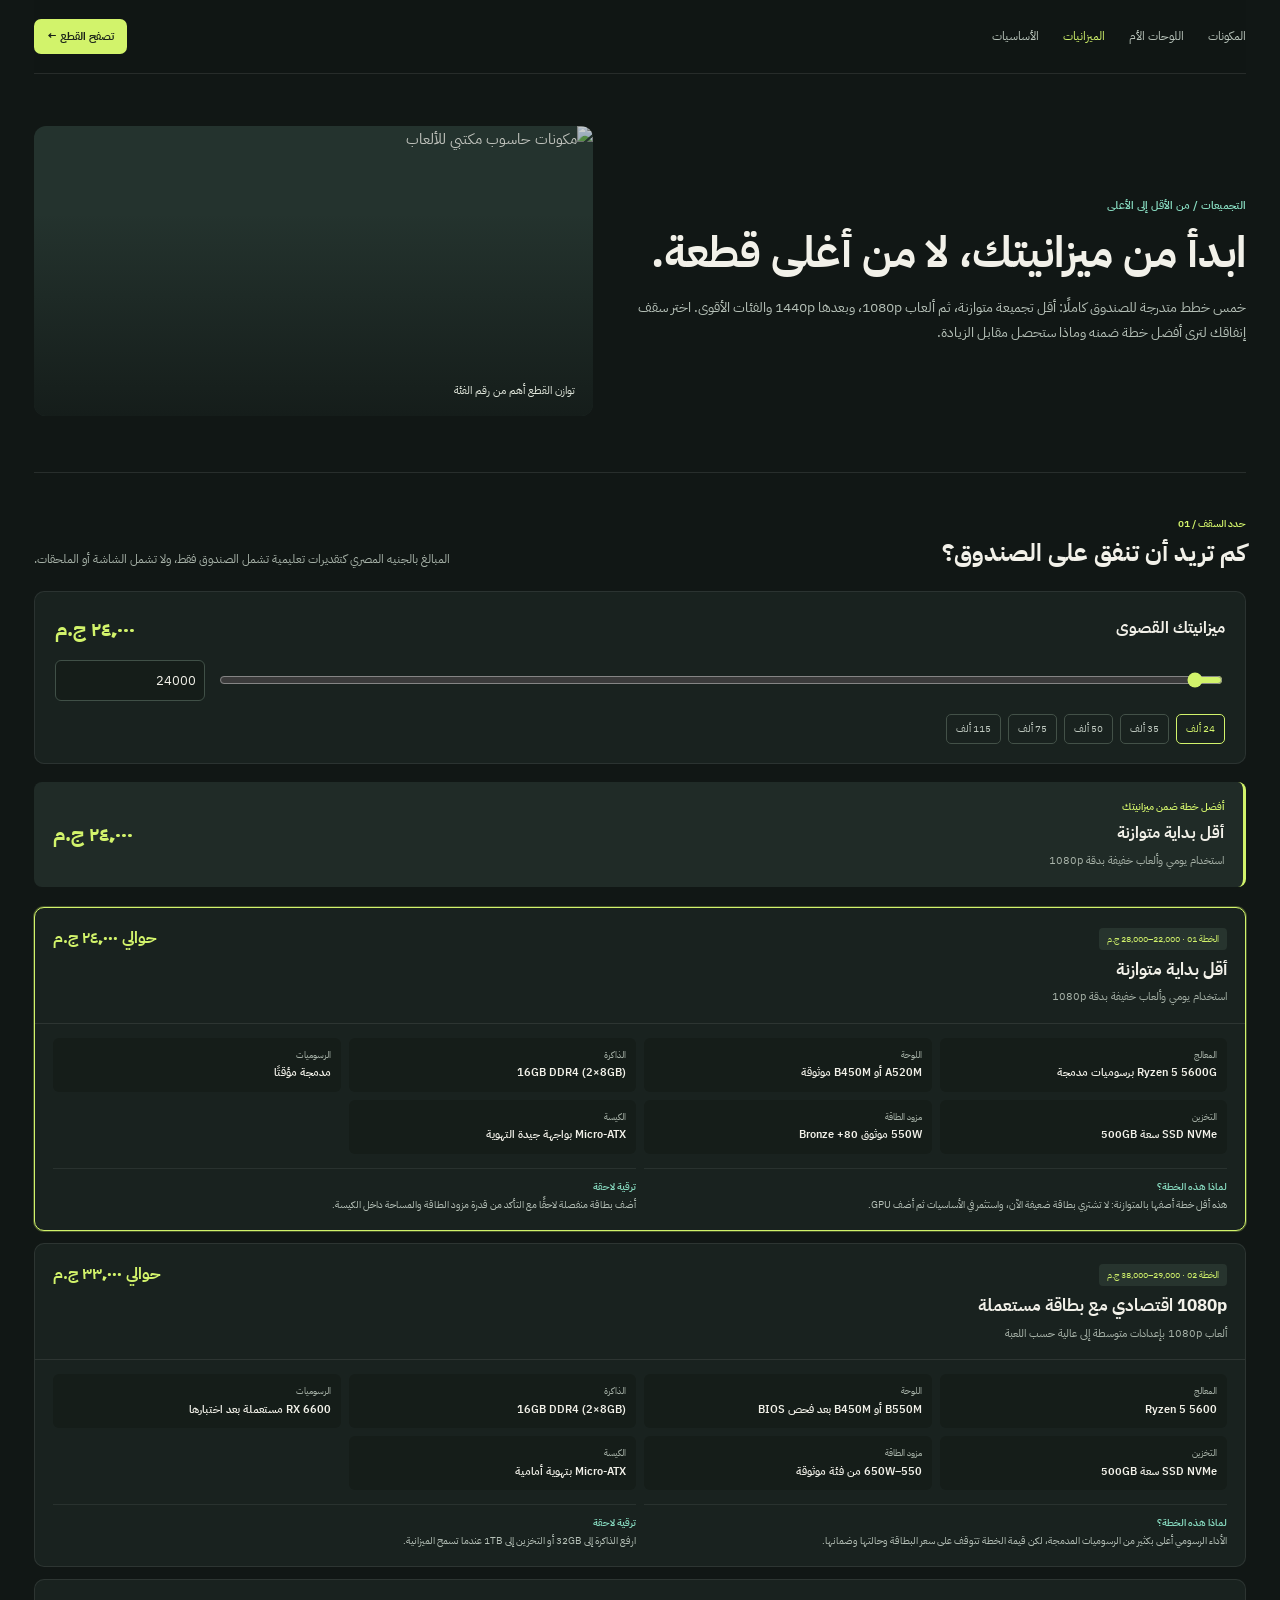
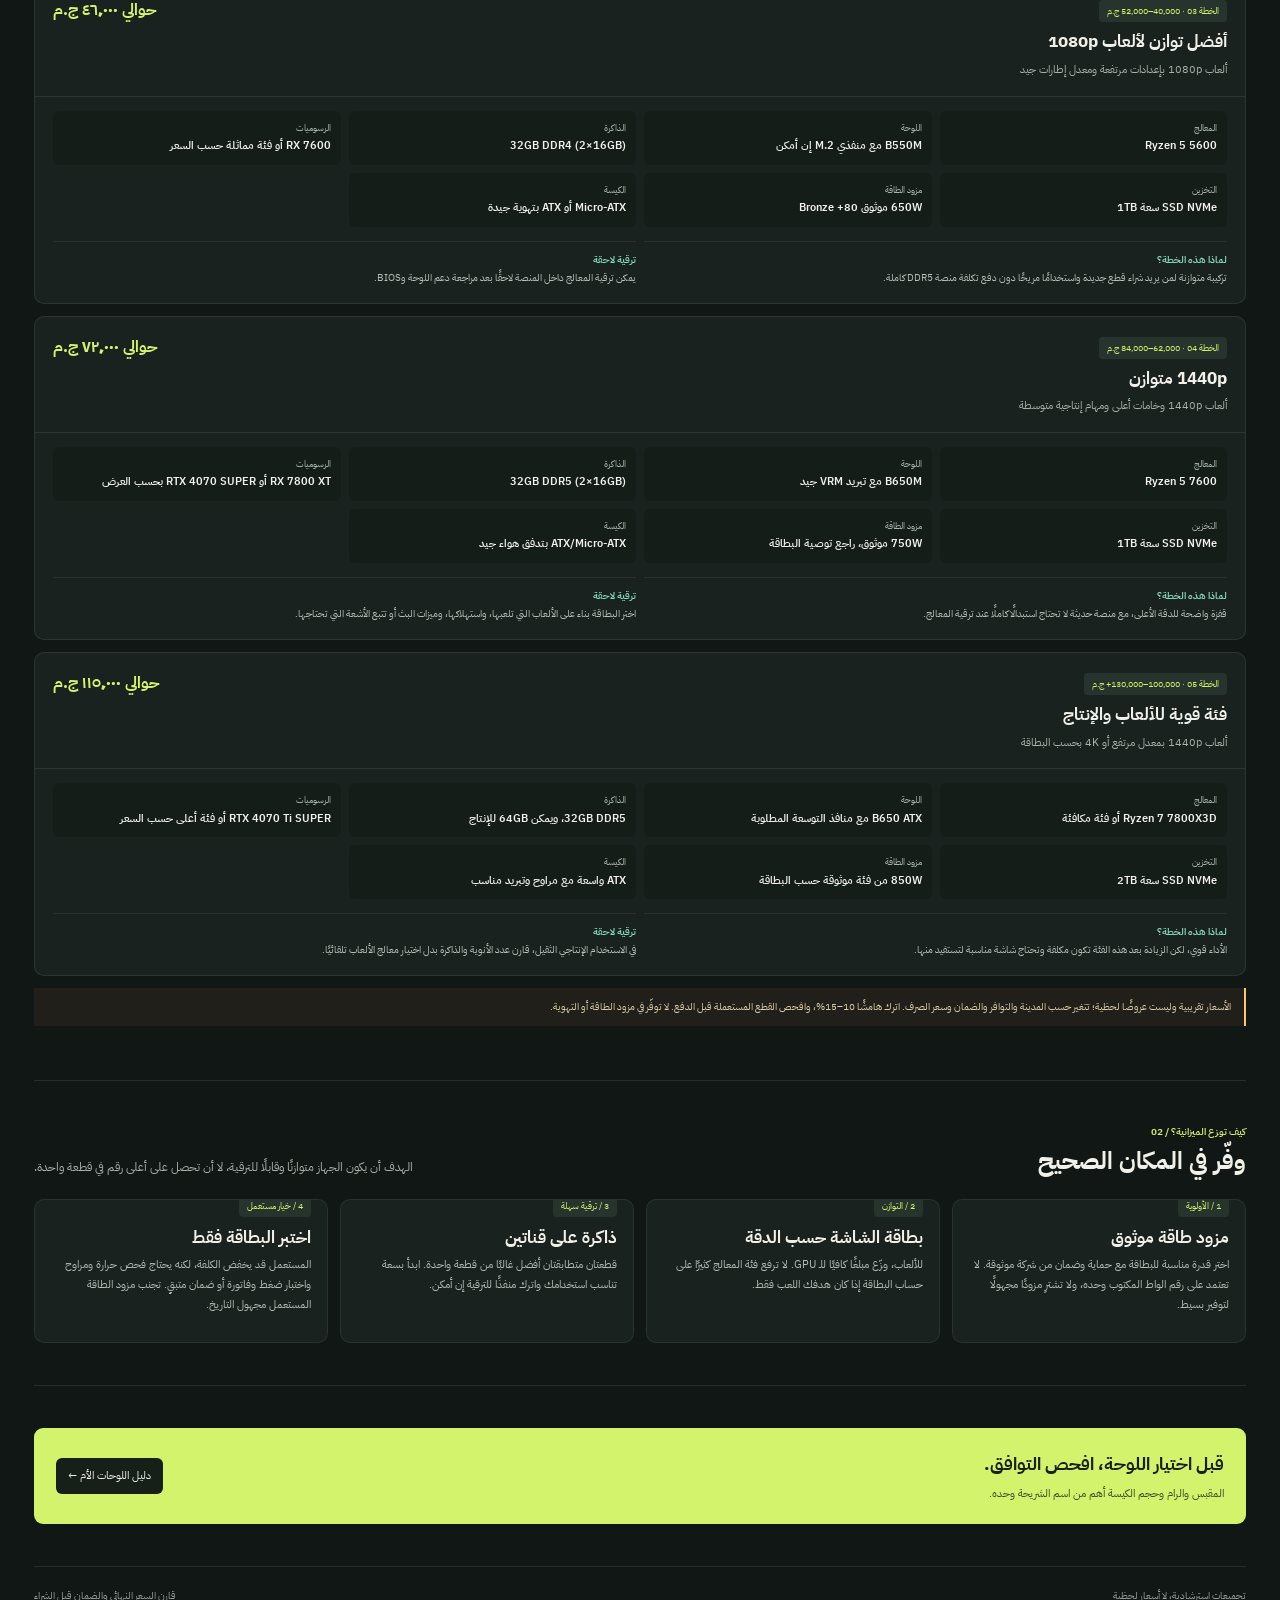
==== budgets.html @ 96a1b4ba "Add files via upload" ====
<!DOCTYPE html>
<html lang="ar" dir="rtl">
<head>
  <meta charset="UTF-8">
  <meta name="viewport" content="width=device-width, initial-scale=1.0">
  <meta name="theme-color" content="#111715">
  <title>تجميعات الكمبيوتر حسب الميزانية</title>
  <link rel="preconnect" href="https://fonts.googleapis.com">
  <link rel="preconnect" href="https://fonts.gstatic.com" crossorigin>
  <link href="https://fonts.googleapis.com/css2?family=IBM+Plex+Sans+Arabic:wght@400;500;600;700&display=swap" rel="stylesheet">
  <link rel="stylesheet" href="guides.css">
</head>
<body>
  <div class="guide-shell">
    <header class="guide-header">
      <nav class="guide-nav" aria-label="التنقل الرئيسي"><a href="index.html#catalog">المكونات</a><a href="motherboards.html">اللوحات الأم</a><a class="active" href="budgets.html">الميزانيات</a><a href="index.html#basics">الأساسيات</a></nav>
      <a class="guide-action" href="index.html#catalog">تصفح القطع ←</a>
    </header>
    <main>
      <section class="guide-hero">
        <div><div class="guide-eyebrow">التجميعات / من الأقل إلى الأعلى</div><h1 class="guide-title">ابدأ من ميزانيتك، لا من أغلى قطعة.</h1><p class="guide-copy">خمس خطط متدرجة للصندوق كاملًا: أقل تجميعة متوازنة، ثم ألعاب 1080p، وبعدها 1440p والفئات الأقوى. اختر سقف إنفاقك لترى أفضل خطة ضمنه وماذا ستحصل مقابل الزيادة.</p></div>
        <div class="guide-hero-image"><img src="https://images.unsplash.com/photo-1587202372775-e229f172b9d7?auto=format&fit=crop&w=1200&q=85" alt="مكونات حاسوب مكتبي للألعاب"><span class="guide-image-caption">توازن القطع أهم من رقم الفئة</span></div>
      </section>
      <section class="guide-section">
        <div class="guide-section-head"><div><div class="guide-kicker">حدد السقف / 01</div><h2>كم تريد أن تنفق على الصندوق؟</h2></div><p>المبالغ بالجنيه المصري كتقديرات تعليمية تشمل الصندوق فقط، ولا تشمل الشاشة أو الملحقات.</p></div>
        <div class="budget-toolbar"><div class="budget-toolbar-top"><h2>ميزانيتك القصوى</h2><output class="budget-value" id="budgetOutput" for="budgetSlider">24,000 ج.م</output></div><div class="budget-controls"><input class="budget-slider" id="budgetSlider" type="range" min="22000" max="120000" step="1000" value="24000" aria-label="الميزانية بالجنيه المصري"><input class="budget-number" id="budgetNumber" type="number" min="22000" max="120000" step="1000" value="24000" aria-label="أدخل الميزانية بالجنيه المصري"></div><div class="budget-presets" role="group" aria-label="ميزانيات جاهزة"><button class="budget-preset active" data-budget="24000">24 ألف</button><button class="budget-preset" data-budget="35000">35 ألف</button><button class="budget-preset" data-budget="50000">50 ألف</button><button class="budget-preset" data-budget="75000">75 ألف</button><button class="budget-preset" data-budget="115000">115 ألف</button></div></div>
        <div class="recommendation" id="recommendation"><div><div class="guide-kicker" id="recommendationLabel">أقرب خطة مناسبة</div><h3 id="recommendationTitle">—</h3><p id="recommendationDescription">—</p></div><div class="recommendation-total" id="recommendationPrice">—</div></div>
        <div class="budget-list" id="budgetList"></div>
        <p class="budget-alert">الأسعار تقريبية وليست عروضًا لحظية؛ تتغير حسب المدينة والتوافر والضمان وسعر الصرف. اترك هامشًا 10–15%، وافحص القطع المستعملة قبل الدفع. لا توفّر في مزود الطاقة أو التهوية.</p>
      </section>
      <section class="guide-section">
        <div class="guide-section-head"><div><div class="guide-kicker">كيف توزع الميزانية؟ / 02</div><h2>وفّر في المكان الصحيح</h2></div><p>الهدف أن يكون الجهاز متوازنًا وقابلًا للترقية، لا أن تحصل على أعلى رقم في قطعة واحدة.</p></div>
        <div class="guide-grid">
          <article class="guide-card"><div class="guide-card-content"><span class="guide-tag">1 / الأولوية</span><h3>مزود طاقة موثوق</h3><p>اختر قدرة مناسبة للبطاقة مع حماية وضمان من شركة موثوقة. لا تعتمد على رقم الواط المكتوب وحده، ولا تشترِ مزودًا مجهولًا لتوفير بسيط.</p></div></article>
          <article class="guide-card"><div class="guide-card-content"><span class="guide-tag">2 / التوازن</span><h3>بطاقة الشاشة حسب الدقة</h3><p>للألعاب، وزّع مبلغًا كافيًا للـ GPU. لا ترفع فئة المعالج كثيرًا على حساب البطاقة إذا كان هدفك اللعب فقط.</p></div></article>
          <article class="guide-card"><div class="guide-card-content"><span class="guide-tag">3 / ترقية سهلة</span><h3>ذاكرة على قناتين</h3><p>قطعتان متطابقتان أفضل غالبًا من قطعة واحدة. ابدأ بسعة تناسب استخدامك واترك منفذًا للترقية إن أمكن.</p></div></article>
          <article class="guide-card"><div class="guide-card-content"><span class="guide-tag">4 / خيار مستعمل</span><h3>اختبر البطاقة فقط</h3><p>المستعمل قد يخفض الكلفة، لكنه يحتاج فحص حرارة ومراوح واختبار ضغط وفاتورة أو ضمان متبقٍ. تجنب مزود الطاقة المستعمل مجهول التاريخ.</p></div></article>
        </div>
      </section>
      <section class="guide-section"><div class="callout"><div><h2>قبل اختيار اللوحة، افحص التوافق.</h2><p>المقبس والرام وحجم الكيسة أهم من اسم الشريحة وحده.</p></div><a href="motherboards.html">دليل اللوحات الأم ←</a></div></section>
    </main>
    <footer class="guide-footer"><span>تجميعات استرشادية، لا أسعار لحظية</span><span>قارن السعر النهائي والضمان قبل الشراء</span></footer>
  </div>
  <script>
    const builds=[
      {price:24000,range:'22,000–28,000 ج.م',name:'أقل بداية متوازنة',target:'استخدام يومي وألعاب خفيفة بدقة 1080p',summary:'معالج برسوميات مدمجة الآن، مع لوحة ومزود طاقة يسمحان بإضافة كرت شاشة لاحقًا.',parts:[['المعالج','Ryzen 5 5600G برسوميات مدمجة'],['اللوحة','A520M أو B450M موثوقة'],['الذاكرة','16GB DDR4 (2×8GB)'],['الرسوميات','مدمجة مؤقتًا'],['التخزين','SSD NVMe سعة 500GB'],['مزود الطاقة','550W موثوق 80+ Bronze'],['الكيسة','Micro-ATX بواجهة جيدة التهوية']],why:'هذه أقل خطة أصفها بالمتوازنة: لا تشتري بطاقة ضعيفة الآن، واستثمر في الأساسيات ثم أضف GPU.',upgrade:'أضف بطاقة منفصلة لاحقًا مع التأكد من قدرة مزود الطاقة والمساحة داخل الكيسة.'},
      {price:33000,range:'29,000–38,000 ج.م',name:'1080p اقتصادي مع بطاقة مستعملة',target:'ألعاب 1080p بإعدادات متوسطة إلى عالية حسب اللعبة',summary:'أفضل قفزة أداء مقابل المال إذا وجدت بطاقة مستعملة بحالة جيدة واختبرتها قبل الشراء.',parts:[['المعالج','Ryzen 5 5600'],['اللوحة','B550M أو B450M بعد فحص BIOS'],['الذاكرة','16GB DDR4 (2×8GB)'],['الرسوميات','RX 6600 مستعملة بعد اختبارها'],['التخزين','SSD NVMe سعة 500GB'],['مزود الطاقة','550–650W من فئة موثوقة'],['الكيسة','Micro-ATX بتهوية أمامية']],why:'الأداء الرسومي أعلى بكثير من الرسوميات المدمجة، لكن قيمة الخطة تتوقف على سعر البطاقة وحالتها وضمانها.',upgrade:'ارفع الذاكرة إلى 32GB أو التخزين إلى 1TB عندما تسمح الميزانية.'},
      {price:46000,range:'40,000–52,000 ج.م',name:'أفضل توازن لألعاب 1080p',target:'ألعاب 1080p بإعدادات مرتفعة ومعدل إطارات جيد',summary:'بطاقة جديدة أو بضمان، مع معالج اقتصادي قوي وذاكرة كافية لتعدد المهام.',parts:[['المعالج','Ryzen 5 5600'],['اللوحة','B550M مع منفذي M.2 إن أمكن'],['الذاكرة','32GB DDR4 (2×16GB)'],['الرسوميات','RX 7600 أو فئة مماثلة حسب السعر'],['التخزين','SSD NVMe سعة 1TB'],['مزود الطاقة','650W موثوق 80+ Bronze'],['الكيسة','Micro-ATX أو ATX بتهوية جيدة']],why:'تركيبة متوازنة لمن يريد شراء قطع جديدة واستخدامًا مريحًا دون دفع تكلفة منصة DDR5 كاملة.',upgrade:'يمكن ترقية المعالج داخل المنصة لاحقًا بعد مراجعة دعم اللوحة وBIOS.'},
      {price:72000,range:'62,000–84,000 ج.م',name:'1440p متوازن',target:'ألعاب 1440p وخامات أعلى ومهام إنتاجية متوسطة',summary:'منصة AM5 قابلة للترقية مع 32GB DDR5 وبطاقة مناسبة لشاشة 1440p.',parts:[['المعالج','Ryzen 5 7600'],['اللوحة','B650M مع تبريد VRM جيد'],['الذاكرة','32GB DDR5 (2×16GB)'],['الرسوميات','RX 7800 XT أو RTX 4070 SUPER بحسب العرض'],['التخزين','SSD NVMe سعة 1TB'],['مزود الطاقة','750W موثوق، راجع توصية البطاقة'],['الكيسة','ATX/Micro-ATX بتدفق هواء جيد']],why:'قفزة واضحة للدقة الأعلى، مع منصة حديثة لا تحتاج استبدالًا كاملًا عند ترقية المعالج.',upgrade:'اختر البطاقة بناء على الألعاب التي تلعبها، واستهلاكها، وميزات البث أو تتبع الأشعة التي تحتاجها.'},
      {price:115000,range:'100,000–130,000+ ج.م',name:'فئة قوية للألعاب والإنتاج',target:'ألعاب 1440p بمعدل مرتفع أو 4K بحسب البطاقة',summary:'معالج ألعاب قوي وبطاقة من الفئة العليا، مع تبريد وتخزين وطاقة تناسب الحمل.',parts:[['المعالج','Ryzen 7 7800X3D أو فئة مكافئة'],['اللوحة','B650 ATX مع منافذ التوسعة المطلوبة'],['الذاكرة','32GB DDR5، ويمكن 64GB للإنتاج'],['الرسوميات','RTX 4070 Ti SUPER أو فئة أعلى حسب السعر'],['التخزين','SSD NVMe سعة 2TB'],['مزود الطاقة','850W من فئة موثوقة حسب البطاقة'],['الكيسة','ATX واسعة مع مراوح وتبريد مناسب']],why:'الأداء قوي، لكن الزيادة بعد هذه الفئة تكون مكلفة وتحتاج شاشة مناسبة لتستفيد منها.',upgrade:'في الاستخدام الإنتاجي الثقيل، قارن عدد الأنوية والذاكرة بدل اختيار معالج الألعاب تلقائيًا.'}
    ];
    const slider=document.getElementById('budgetSlider');
    const numberInput=document.getElementById('budgetNumber');
    const formatMoney=value=>`${new Intl.NumberFormat('ar-EG',{maximumFractionDigits:0}).format(value)} ج.م`;
    function renderBudgets(){const budget=Number(slider.value);document.getElementById('budgetOutput').textContent=formatMoney(budget);numberInput.value=budget;document.querySelectorAll('[data-budget]').forEach(button=>button.classList.toggle('active',Number(button.dataset.budget)===budget));const eligible=builds.filter(build=>build.price<=budget);const selected=eligible.at(-1);const recommendation=document.getElementById('recommendation');if(selected){recommendation.hidden=false;document.getElementById('recommendationLabel').textContent='أفضل خطة ضمن ميزانيتك';document.getElementById('recommendationTitle').textContent=selected.name;document.getElementById('recommendationDescription').textContent=selected.target;document.getElementById('recommendationPrice').textContent=formatMoney(selected.price);}else{recommendation.hidden=false;document.getElementById('recommendationLabel').textContent='أقل خطة موصى بها';document.getElementById('recommendationTitle').textContent=builds[0].name;document.getElementById('recommendationDescription').textContent=`ابدأ من نحو ${builds[0].range} للحصول على أساس متوازن.`;document.getElementById('recommendationPrice').textContent=formatMoney(builds[0].price);}document.getElementById('budgetList').innerHTML=builds.map((build,index)=>`<article class="budget-card ${selected===build?'recommended':''}" data-build="${index}"><div class="budget-card-head"><div><span class="guide-tag">الخطة ${String(index+1).padStart(2,'0')} · ${build.range}</span><h3>${build.name}</h3><p>${build.target}</p></div><div class="budget-price">حوالي ${formatMoney(build.price)}</div></div><div class="budget-parts">${build.parts.map(([label,value])=>`<div class="budget-part"><small>${label}</small><strong>${value}</strong></div>`).join('')}</div><div class="budget-reason"><p><strong>لماذا هذه الخطة؟</strong><br>${build.why}</p><p><strong>ترقية لاحقة</strong><br>${build.upgrade}</p></div></article>`).join('');}
    slider.addEventListener('input',renderBudgets);numberInput.addEventListener('change',()=>{const value=Math.max(Number(slider.min),Math.min(Number(slider.max),Number(numberInput.value)||Number(slider.min)));slider.value=Math.round(value/1000)*1000;renderBudgets();});document.querySelectorAll('[data-budget]').forEach(button=>button.addEventListener('click',()=>{slider.value=button.dataset.budget;renderBudgets();}));renderBudgets();
  </script>
</body>
</html>
---- guides.css ----
:root{--ink:#111715;--soft:#19221f;--panel:#202b27;--line:#35433d;--paper:#f2f1e9;--muted:#a9b4aa;--lime:#d2f36b;--mint:#88dcc1;--coral:#ff8067;--gold:#f5c96c;--font:'IBM Plex Sans Arabic',sans-serif}
*{box-sizing:border-box}html{scroll-behavior:smooth}body{margin:0;background:var(--ink);color:var(--paper);font:15px/1.8 var(--font)}a{color:inherit;text-decoration:none}button,input,select{font:inherit}button{cursor:pointer}::selection{background:var(--lime);color:var(--ink)}
.guide-shell{max-width:1320px;margin:auto;padding:0 34px}.guide-header{height:74px;position:sticky;top:0;z-index:10;display:flex;align-items:center;justify-content:space-between;gap:20px;border-bottom:1px solid #ffffff18;background:#111715ed;backdrop-filter:blur(14px)}.guide-nav{display:flex;align-items:center;gap:24px;color:#bac5bc;font-size:12px}.guide-nav a{transition:color .2s}.guide-nav a:hover,.guide-nav a.active{color:var(--lime)}.guide-action{background:var(--lime);color:#182018;border-radius:7px;padding:8px 13px;font-size:11px;font-weight:700;white-space:nowrap}.guide-action:hover{background:#e0ff8e}
.guide-hero{display:grid;grid-template-columns:1.05fr .95fr;align-items:center;gap:36px;padding:52px 0 56px;min-height:370px}.guide-eyebrow{color:var(--mint);font-size:11px;font-weight:600}.guide-title{font-size:43px;line-height:1.3;letter-spacing:0;margin:9px 0 14px}.guide-copy{max-width:610px;color:#b6c1b8;font-size:14px;margin:0}.guide-hero-image{height:290px;position:relative;border-radius:12px;overflow:hidden;background:#24332e}.guide-hero-image img{width:100%;height:100%;object-fit:cover;opacity:.76;filter:saturate(.78)}.guide-hero-image:after{content:'';position:absolute;inset:0;background:linear-gradient(0deg,#111715c9,transparent 70%)}.guide-image-caption{position:absolute;right:18px;bottom:15px;z-index:1;color:#e4eadf;font-size:11px}
.guide-section{padding:42px 0;border-top:1px solid #ffffff19}.guide-section-head{display:flex;align-items:end;justify-content:space-between;gap:18px;margin-bottom:20px}.guide-section-head h2{font-size:24px;line-height:1.4;margin:4px 0 0}.guide-section-head p{max-width:520px;color:var(--muted);font-size:12px;margin:0}.guide-kicker{font-size:10px;color:var(--lime);font-weight:600}.guide-grid{display:grid;grid-template-columns:repeat(4,minmax(0,1fr));gap:12px}.guide-card{background:var(--soft);border:1px solid #ffffff12;border-radius:10px;overflow:hidden;display:flex;flex-direction:column;min-height:100%}.guide-card-media{height:138px;background:#24332e;position:relative;overflow:hidden}.guide-card-media img{width:100%;height:100%;object-fit:cover;opacity:.68}.guide-card-media:after{content:'';position:absolute;inset:0;background:linear-gradient(0deg,var(--soft),transparent 70%)}.guide-card-content{padding:0 16px 16px;position:relative;z-index:1;margin-top:-5px;display:flex;flex:1;flex-direction:column}.guide-tag{display:inline-flex;align-self:flex-start;background:#27342e;color:var(--lime);padding:3px 8px;border-radius:4px;font-size:9px}.guide-card h3{font-size:17px;margin:9px 0 5px;line-height:1.4}.guide-card p{font-size:11px;color:#b2bdb4;margin:0 0 12px}.guide-points{display:grid;gap:5px;margin-top:auto;padding-top:10px;border-top:1px solid #ffffff16}.guide-point{display:flex;justify-content:space-between;gap:8px;font-size:10px}.guide-point span{color:#94a196}.guide-point strong{font-weight:500;text-align:left}
.guide-filter-row{display:flex;gap:7px;flex-wrap:wrap;margin:0 0 16px}.guide-filter{background:transparent;border:1px solid var(--line);color:#bdc7be;border-radius:6px;padding:6px 12px;font-size:11px}.guide-filter.active,.guide-filter:hover{background:var(--lime);border-color:var(--lime);color:var(--ink);font-weight:700}.compat-layout{display:grid;grid-template-columns:.8fr 1.2fr;gap:14px}.compat-form,.compat-result{padding:20px;border-radius:10px;background:var(--soft);border:1px solid #ffffff14}.compat-form h3,.compat-result h3{font-size:16px;margin:0 0 6px}.compat-form>p,.compat-result>p{font-size:11px;color:var(--muted);margin:0 0 15px}.compat-fields{display:grid;grid-template-columns:1fr 1fr;gap:10px}.guide-field label{display:block;font-size:10px;color:#bdc7be;margin-bottom:4px}.guide-field select,.budget-number{width:100%;border:1px solid #405047;background:#151d19;color:var(--paper);border-radius:6px;padding:8px;font-size:11px}.compat-submit{margin-top:13px;border:0;background:var(--lime);color:#172018;border-radius:6px;padding:8px 14px;font-size:11px;font-weight:700}.compat-status{border-right:3px solid var(--mint);padding:11px 14px;background:#26322d;border-radius:4px;color:#dbe5dc;font-size:12px}.compat-status.warning{border-color:var(--gold);color:#f1e6c5}.compat-status.error{border-color:var(--coral);color:#ffe1db}.compat-meta{display:grid;grid-template-columns:repeat(3,1fr);gap:8px;margin-top:13px}.compat-meta div{padding:9px;border:1px solid #ffffff17;border-radius:6px}.compat-meta small{display:block;color:var(--muted);font-size:9px}.compat-meta strong{font-size:11px}
.callout{display:flex;justify-content:space-between;align-items:center;gap:20px;padding:20px 22px;border-radius:9px;background:#d2f36b;color:#182018}.callout h2{font-size:18px;margin:0 0 3px}.callout p{font-size:11px;margin:0;opacity:.8}.callout a{background:#172018;color:var(--paper);border-radius:6px;padding:8px 12px;font-size:11px;white-space:nowrap}.guide-footer{border-top:1px solid #ffffff18;padding:20px 0 27px;color:#96a198;font-size:10px;display:flex;justify-content:space-between;gap:12px}.guide-note{font-size:10px;color:#b5ad8e;border-right:2px solid var(--gold);padding:9px 12px;background:#211f19;margin-top:14px}
.budget-toolbar{padding:19px 20px;background:var(--soft);border:1px solid #ffffff14;border-radius:10px;margin-bottom:18px}.budget-toolbar-top{display:flex;align-items:center;justify-content:space-between;gap:16px}.budget-toolbar h2{font-size:16px;margin:0}.budget-value{font-size:20px;color:var(--lime);font-weight:700;white-space:nowrap}.budget-controls{display:grid;grid-template-columns:1fr 150px;align-items:center;gap:16px;margin:13px 0}.budget-slider{width:100%;accent-color:var(--lime)}.budget-number{font-size:13px}.budget-presets{display:flex;gap:7px;flex-wrap:wrap}.budget-preset{border:1px solid #435148;border-radius:5px;background:transparent;color:#c1cbc2;padding:5px 9px;font-size:10px}.budget-preset:hover,.budget-preset.active{border-color:var(--lime);color:var(--lime)}.recommendation{display:grid;grid-template-columns:1fr auto;gap:18px;align-items:center;padding:16px 19px;background:#202b27;border-right:3px solid var(--lime);border-radius:8px;margin:16px 0 20px}.recommendation h3{font-size:16px;margin:3px 0}.recommendation p{font-size:11px;color:var(--muted);margin:0}.recommendation-total{font-size:20px;color:var(--lime);font-weight:700;white-space:nowrap}.budget-list{display:grid;gap:12px}.budget-card{background:var(--soft);border:1px solid #ffffff16;border-radius:10px;overflow:hidden}.budget-card.recommended{border-color:var(--lime);box-shadow:0 0 0 1px #d2f36b44}.budget-card-head{display:flex;justify-content:space-between;align-items:start;gap:16px;padding:16px 18px;border-bottom:1px solid #ffffff16}.budget-card-head h3{font-size:17px;margin:4px 0 2px}.budget-card-head p{font-size:11px;color:var(--muted);margin:0}.budget-price{font-size:16px;color:var(--lime);font-weight:700;white-space:nowrap}.budget-parts{display:grid;grid-template-columns:repeat(4,1fr);gap:8px;padding:14px 18px}.budget-part{padding:9px 10px;background:#151d19;border-radius:6px;min-width:0}.budget-part small{display:block;color:var(--muted);font-size:9px}.budget-part strong{font-size:11px;font-weight:600;display:block;overflow-wrap:anywhere}.budget-reason{padding:0 18px 16px;display:grid;grid-template-columns:1fr 1fr;gap:8px}.budget-reason p{font-size:10px;color:#b6c1b8;margin:0;padding-top:9px;border-top:1px solid #ffffff12}.budget-reason strong{color:var(--mint);font-weight:600}.budget-card[hidden]{display:none!important}.budget-alert{margin:12px 0;padding:10px 13px;border-right:2px solid var(--gold);background:#211f19;color:#ddd0ac;font-size:10px}
@media(max-width:900px){.guide-shell{padding:0 22px}.guide-grid{grid-template-columns:repeat(2,minmax(0,1fr))}.budget-parts{grid-template-columns:repeat(2,1fr)}}
@media(max-width:650px){.guide-shell{padding:0 16px}.guide-header{height:auto;min-height:64px;align-items:flex-start;padding:12px 0;flex-direction:column;gap:10px}.guide-nav{width:100%;overflow:auto;gap:17px;white-space:nowrap;font-size:10px}.guide-action{font-size:10px;padding:7px 10px}.guide-header{position:relative}.guide-header .guide-action{position:absolute;left:0;top:11px}.guide-hero{grid-template-columns:1fr;gap:22px;padding:33px 0 38px}.guide-title{font-size:34px}.guide-hero-image{height:205px}.guide-section{padding:32px 0}.guide-section-head{align-items:flex-start;flex-direction:column;gap:6px}.guide-section-head h2{font-size:21px}.guide-grid{grid-template-columns:1fr}.guide-card-media{height:165px}.compat-layout{grid-template-columns:1fr}.compat-fields{grid-template-columns:1fr}.compat-meta{grid-template-columns:1fr 1fr}.callout{align-items:flex-start;flex-direction:column;padding:18px}.callout a{width:100%;text-align:center}.guide-footer{flex-direction:column}.budget-toolbar{padding:15px}.budget-toolbar-top{align-items:flex-start;flex-direction:column}.budget-controls{grid-template-columns:1fr}.budget-number{max-width:160px}.recommendation{grid-template-columns:1fr;gap:7px}.budget-card-head{flex-direction:column}.budget-price{font-size:14px}.budget-parts{grid-template-columns:1fr 1fr;padding:11px}.budget-reason{grid-template-columns:1fr;padding:0 11px 13px}}
.guide-card[hidden]{display:none!important}
@media(prefers-reduced-motion:reduce){html{scroll-behavior:auto}*,*:before,*:after{animation-duration:.01ms!important;transition-duration:.01ms!important}}
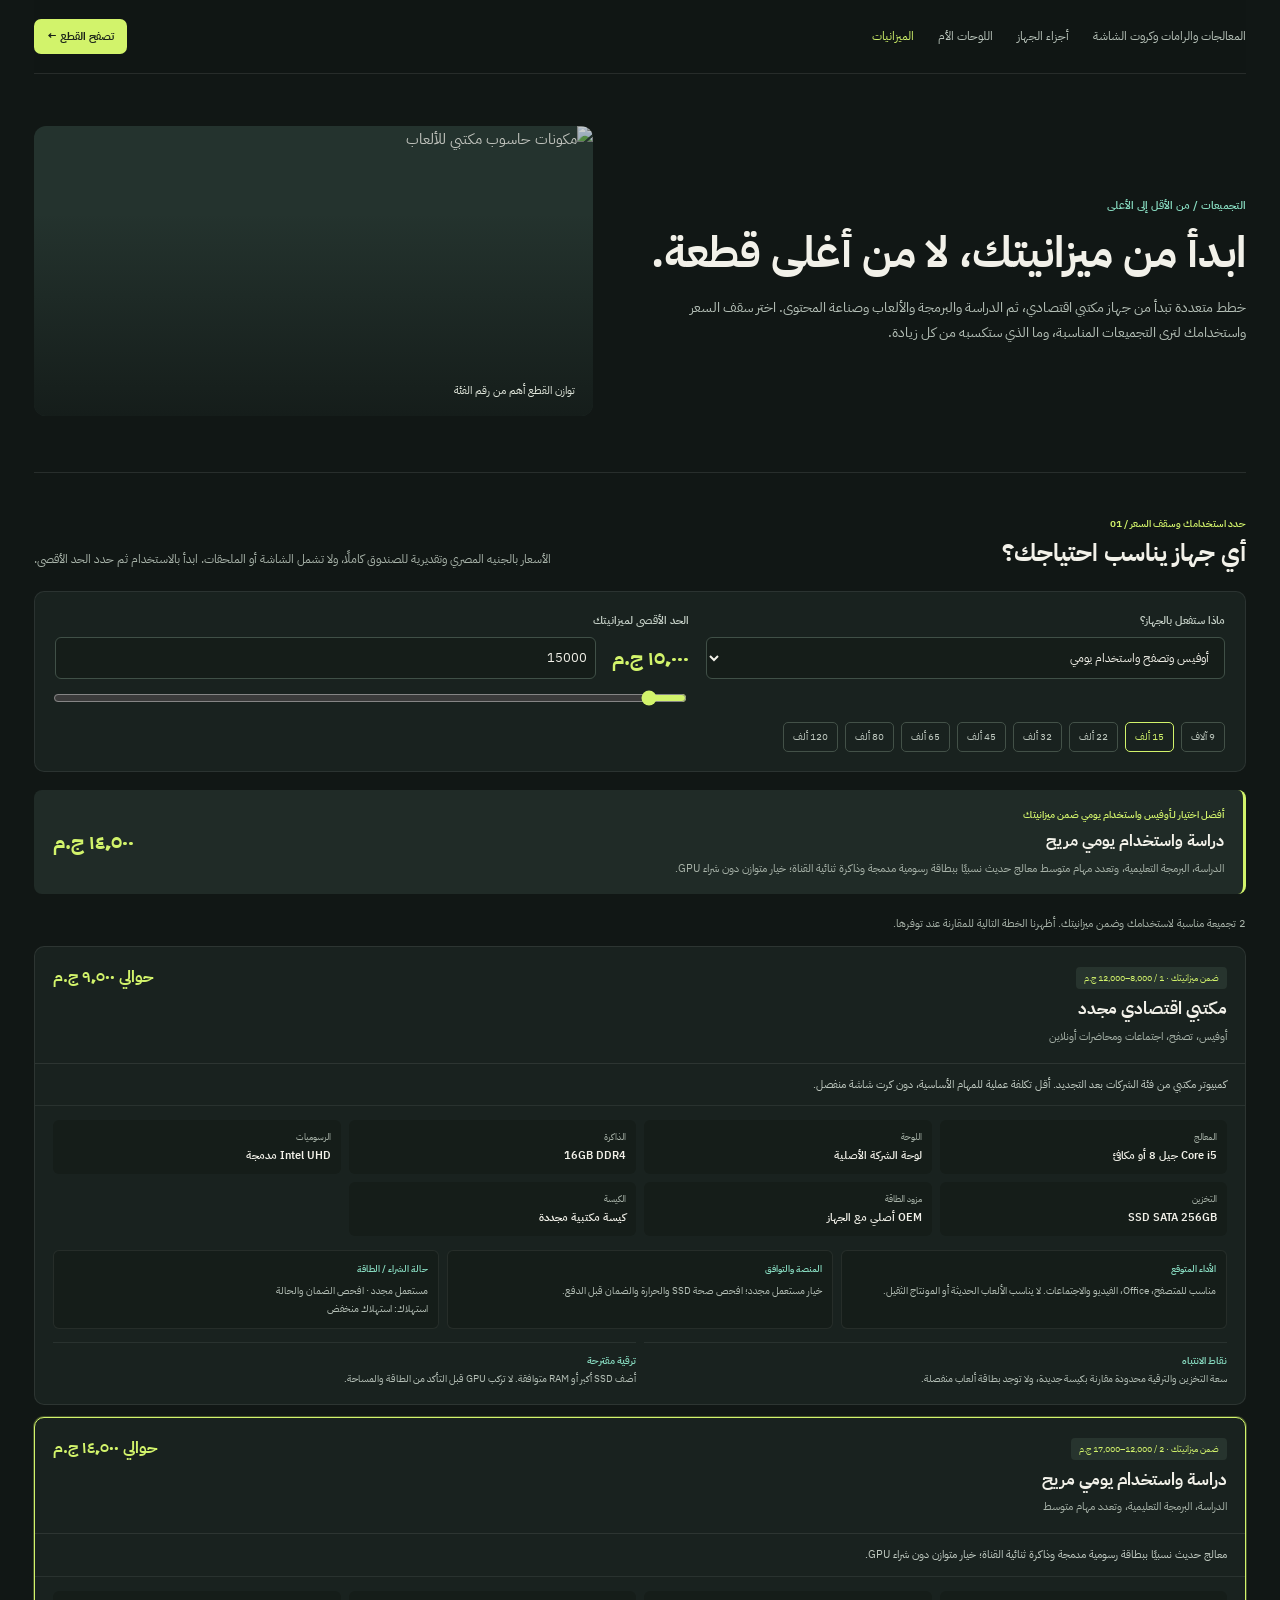
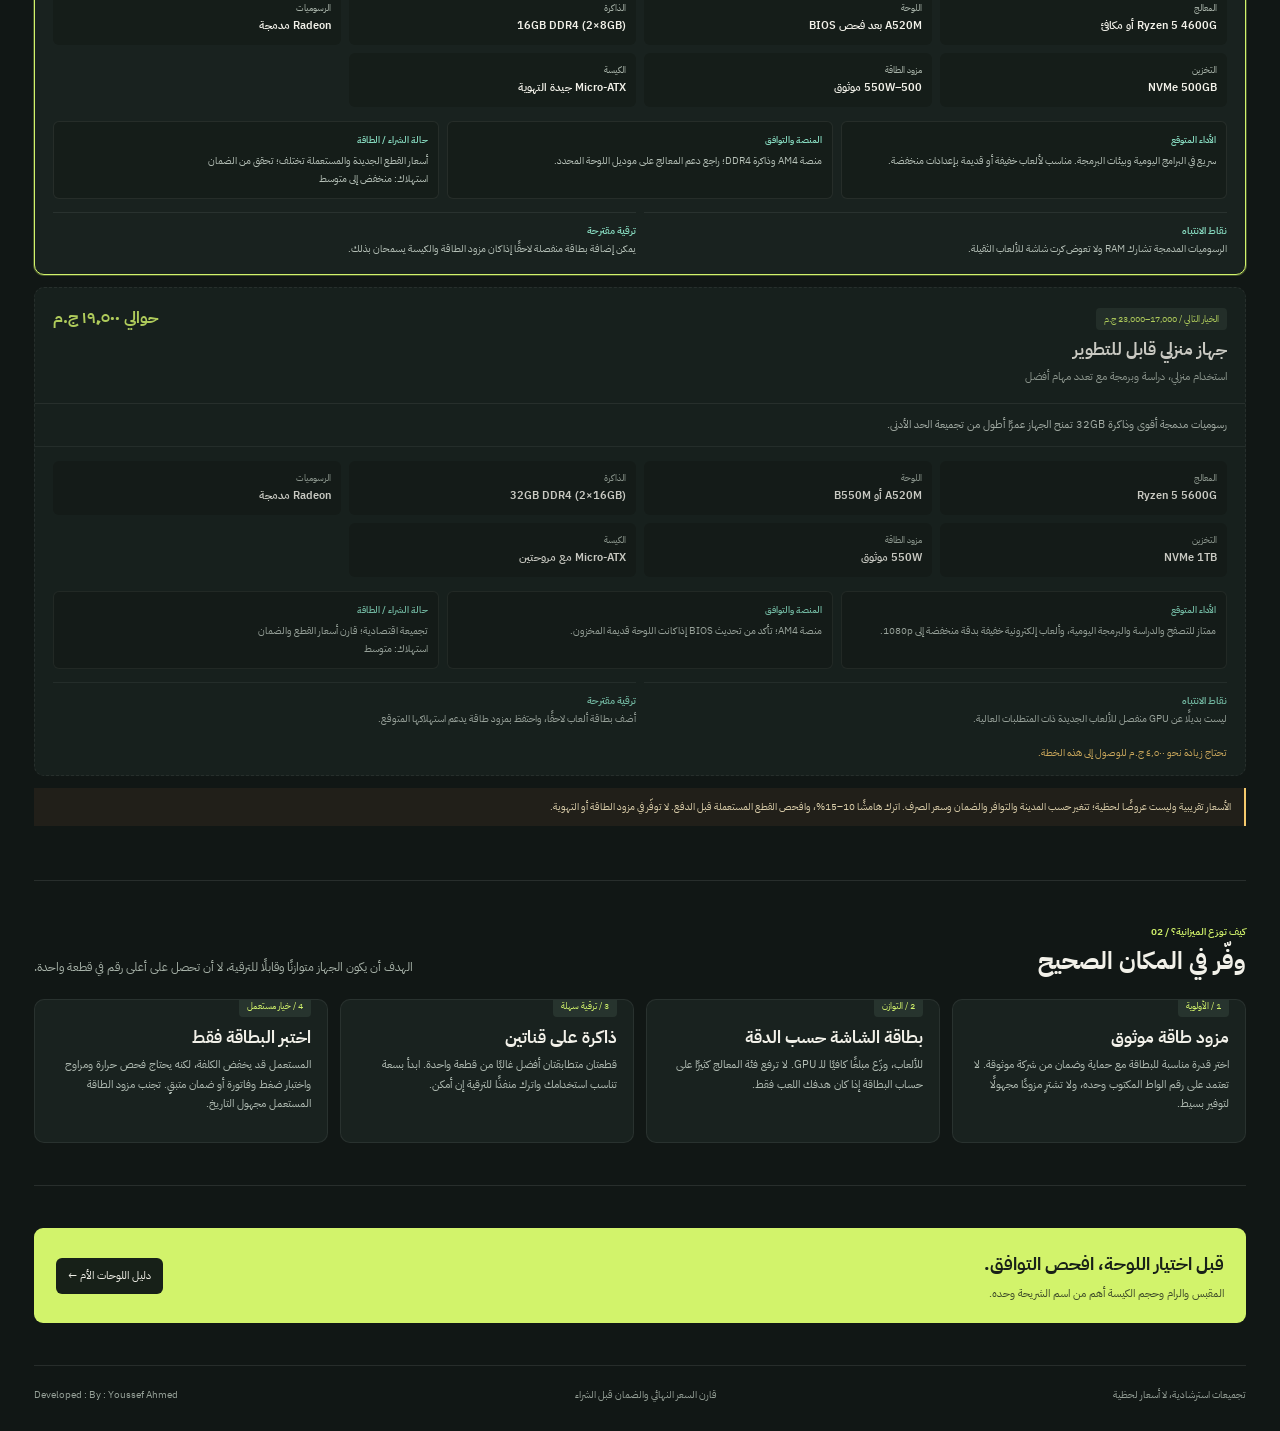
==== commit b61858c1: "Add files via upload" ====
--- a/budgets.html
+++ b/budgets.html
@@ -13,18 +13,25 @@
 <body>
   <div class="guide-shell">
     <header class="guide-header">
-      <nav class="guide-nav" aria-label="التنقل الرئيسي"><a href="index.html#catalog">المكونات</a><a href="motherboards.html">اللوحات الأم</a><a class="active" href="budgets.html">الميزانيات</a><a href="index.html#basics">الأساسيات</a></nav>
+      <nav class="guide-nav" aria-label="التنقل الرئيسي"><a href="index.html#catalog">المعالجات والرامات وكروت الشاشة</a><a href="components.html">أجزاء الجهاز</a><a href="motherboards.html">اللوحات الأم</a><a class="active" href="budgets.html">الميزانيات</a></nav>
       <a class="guide-action" href="index.html#catalog">تصفح القطع ←</a>
     </header>
     <main>
       <section class="guide-hero">
-        <div><div class="guide-eyebrow">التجميعات / من الأقل إلى الأعلى</div><h1 class="guide-title">ابدأ من ميزانيتك، لا من أغلى قطعة.</h1><p class="guide-copy">خمس خطط متدرجة للصندوق كاملًا: أقل تجميعة متوازنة، ثم ألعاب 1080p، وبعدها 1440p والفئات الأقوى. اختر سقف إنفاقك لترى أفضل خطة ضمنه وماذا ستحصل مقابل الزيادة.</p></div>
+        <div><div class="guide-eyebrow">التجميعات / من الأقل إلى الأعلى</div><h1 class="guide-title">ابدأ من ميزانيتك، لا من أغلى قطعة.</h1><p class="guide-copy">خطط متعددة تبدأ من جهاز مكتبي اقتصادي، ثم الدراسة والبرمجة والألعاب وصناعة المحتوى. اختر سقف السعر واستخدامك لترى التجميعات المناسبة، وما الذي ستكسبه من كل زيادة.</p></div>
         <div class="guide-hero-image"><img src="https://images.unsplash.com/photo-1587202372775-e229f172b9d7?auto=format&fit=crop&w=1200&q=85" alt="مكونات حاسوب مكتبي للألعاب"><span class="guide-image-caption">توازن القطع أهم من رقم الفئة</span></div>
       </section>
       <section class="guide-section">
-        <div class="guide-section-head"><div><div class="guide-kicker">حدد السقف / 01</div><h2>كم تريد أن تنفق على الصندوق؟</h2></div><p>المبالغ بالجنيه المصري كتقديرات تعليمية تشمل الصندوق فقط، ولا تشمل الشاشة أو الملحقات.</p></div>
-        <div class="budget-toolbar"><div class="budget-toolbar-top"><h2>ميزانيتك القصوى</h2><output class="budget-value" id="budgetOutput" for="budgetSlider">24,000 ج.م</output></div><div class="budget-controls"><input class="budget-slider" id="budgetSlider" type="range" min="22000" max="120000" step="1000" value="24000" aria-label="الميزانية بالجنيه المصري"><input class="budget-number" id="budgetNumber" type="number" min="22000" max="120000" step="1000" value="24000" aria-label="أدخل الميزانية بالجنيه المصري"></div><div class="budget-presets" role="group" aria-label="ميزانيات جاهزة"><button class="budget-preset active" data-budget="24000">24 ألف</button><button class="budget-preset" data-budget="35000">35 ألف</button><button class="budget-preset" data-budget="50000">50 ألف</button><button class="budget-preset" data-budget="75000">75 ألف</button><button class="budget-preset" data-budget="115000">115 ألف</button></div></div>
-        <div class="recommendation" id="recommendation"><div><div class="guide-kicker" id="recommendationLabel">أقرب خطة مناسبة</div><h3 id="recommendationTitle">—</h3><p id="recommendationDescription">—</p></div><div class="recommendation-total" id="recommendationPrice">—</div></div>
+        <div class="guide-section-head"><div><div class="guide-kicker">حدد استخدامك وسقف السعر / 01</div><h2>أي جهاز يناسب احتياجك؟</h2></div><p>الأسعار بالجنيه المصري وتقديرية للصندوق كاملًا، ولا تشمل الشاشة أو الملحقات. ابدأ بالاستخدام ثم حدد الحد الأقصى.</p></div>
+        <div class="budget-toolbar">
+          <div class="budget-input-grid">
+            <div class="budget-use-field"><label for="usageSelect">ماذا ستفعل بالجهاز؟</label><select id="usageSelect"><option value="office">أوفيس وتصفح واستخدام يومي</option><option value="study">دراسة ومحاضرات</option><option value="programming">برمجة وتطوير</option><option value="gaming1080">ألعاب 1080p</option><option value="gaming1440">ألعاب 1440p</option><option value="creation">مونتاج وتصميم وإنتاج محتوى</option></select></div>
+            <div class="budget-limit-field"><label for="budgetSlider">الحد الأقصى لميزانيتك</label><div class="budget-toolbar-top"><output class="budget-value" id="budgetOutput" for="budgetSlider">15,000 ج.م</output><input class="budget-number" id="budgetNumber" type="number" min="8000" max="150000" step="1000" value="15000" aria-label="أدخل الميزانية بالجنيه المصري"></div><input class="budget-slider" id="budgetSlider" type="range" min="8000" max="150000" step="1000" value="15000" aria-label="الميزانية القصوى بالجنيه المصري"></div>
+          </div>
+          <div class="budget-presets" role="group" aria-label="ميزانيات جاهزة"><button class="budget-preset" data-budget="9000">9 آلاف</button><button class="budget-preset active" data-budget="15000">15 ألف</button><button class="budget-preset" data-budget="22000">22 ألف</button><button class="budget-preset" data-budget="32000">32 ألف</button><button class="budget-preset" data-budget="45000">45 ألف</button><button class="budget-preset" data-budget="65000">65 ألف</button><button class="budget-preset" data-budget="80000">80 ألف</button><button class="budget-preset" data-budget="120000">120 ألف</button></div>
+        </div>
+        <div class="recommendation" id="recommendation"><div><div class="guide-kicker" id="recommendationLabel">أفضل اختيار للاستخدام والميزانية</div><h3 id="recommendationTitle">—</h3><p id="recommendationDescription">—</p></div><div class="recommendation-total" id="recommendationPrice">—</div></div>
+        <div class="budget-results-meta" id="budgetResultsMeta" aria-live="polite"></div>
         <div class="budget-list" id="budgetList"></div>
         <p class="budget-alert">الأسعار تقريبية وليست عروضًا لحظية؛ تتغير حسب المدينة والتوافر والضمان وسعر الصرف. اترك هامشًا 10–15%، وافحص القطع المستعملة قبل الدفع. لا توفّر في مزود الطاقة أو التهوية.</p>
       </section>
@@ -39,21 +46,8 @@
       </section>
       <section class="guide-section"><div class="callout"><div><h2>قبل اختيار اللوحة، افحص التوافق.</h2><p>المقبس والرام وحجم الكيسة أهم من اسم الشريحة وحده.</p></div><a href="motherboards.html">دليل اللوحات الأم ←</a></div></section>
     </main>
-    <footer class="guide-footer"><span>تجميعات استرشادية، لا أسعار لحظية</span><span>قارن السعر النهائي والضمان قبل الشراء</span></footer>
+    <footer class="guide-footer"><span>تجميعات استرشادية، لا أسعار لحظية</span><span>قارن السعر النهائي والضمان قبل الشراء</span><span>Developed : By : Youssef Ahmed</span></footer>
   </div>
-  <script>
-    const builds=[
-      {price:24000,range:'22,000–28,000 ج.م',name:'أقل بداية متوازنة',target:'استخدام يومي وألعاب خفيفة بدقة 1080p',summary:'معالج برسوميات مدمجة الآن، مع لوحة ومزود طاقة يسمحان بإضافة كرت شاشة لاحقًا.',parts:[['المعالج','Ryzen 5 5600G برسوميات مدمجة'],['اللوحة','A520M أو B450M موثوقة'],['الذاكرة','16GB DDR4 (2×8GB)'],['الرسوميات','مدمجة مؤقتًا'],['التخزين','SSD NVMe سعة 500GB'],['مزود الطاقة','550W موثوق 80+ Bronze'],['الكيسة','Micro-ATX بواجهة جيدة التهوية']],why:'هذه أقل خطة أصفها بالمتوازنة: لا تشتري بطاقة ضعيفة الآن، واستثمر في الأساسيات ثم أضف GPU.',upgrade:'أضف بطاقة منفصلة لاحقًا مع التأكد من قدرة مزود الطاقة والمساحة داخل الكيسة.'},
-      {price:33000,range:'29,000–38,000 ج.م',name:'1080p اقتصادي مع بطاقة مستعملة',target:'ألعاب 1080p بإعدادات متوسطة إلى عالية حسب اللعبة',summary:'أفضل قفزة أداء مقابل المال إذا وجدت بطاقة مستعملة بحالة جيدة واختبرتها قبل الشراء.',parts:[['المعالج','Ryzen 5 5600'],['اللوحة','B550M أو B450M بعد فحص BIOS'],['الذاكرة','16GB DDR4 (2×8GB)'],['الرسوميات','RX 6600 مستعملة بعد اختبارها'],['التخزين','SSD NVMe سعة 500GB'],['مزود الطاقة','550–650W من فئة موثوقة'],['الكيسة','Micro-ATX بتهوية أمامية']],why:'الأداء الرسومي أعلى بكثير من الرسوميات المدمجة، لكن قيمة الخطة تتوقف على سعر البطاقة وحالتها وضمانها.',upgrade:'ارفع الذاكرة إلى 32GB أو التخزين إلى 1TB عندما تسمح الميزانية.'},
-      {price:46000,range:'40,000–52,000 ج.م',name:'أفضل توازن لألعاب 1080p',target:'ألعاب 1080p بإعدادات مرتفعة ومعدل إطارات جيد',summary:'بطاقة جديدة أو بضمان، مع معالج اقتصادي قوي وذاكرة كافية لتعدد المهام.',parts:[['المعالج','Ryzen 5 5600'],['اللوحة','B550M مع منفذي M.2 إن أمكن'],['الذاكرة','32GB DDR4 (2×16GB)'],['الرسوميات','RX 7600 أو فئة مماثلة حسب السعر'],['التخزين','SSD NVMe سعة 1TB'],['مزود الطاقة','650W موثوق 80+ Bronze'],['الكيسة','Micro-ATX أو ATX بتهوية جيدة']],why:'تركيبة متوازنة لمن يريد شراء قطع جديدة واستخدامًا مريحًا دون دفع تكلفة منصة DDR5 كاملة.',upgrade:'يمكن ترقية المعالج داخل المنصة لاحقًا بعد مراجعة دعم اللوحة وBIOS.'},
-      {price:72000,range:'62,000–84,000 ج.م',name:'1440p متوازن',target:'ألعاب 1440p وخامات أعلى ومهام إنتاجية متوسطة',summary:'منصة AM5 قابلة للترقية مع 32GB DDR5 وبطاقة مناسبة لشاشة 1440p.',parts:[['المعالج','Ryzen 5 7600'],['اللوحة','B650M مع تبريد VRM جيد'],['الذاكرة','32GB DDR5 (2×16GB)'],['الرسوميات','RX 7800 XT أو RTX 4070 SUPER بحسب العرض'],['التخزين','SSD NVMe سعة 1TB'],['مزود الطاقة','750W موثوق، راجع توصية البطاقة'],['الكيسة','ATX/Micro-ATX بتدفق هواء جيد']],why:'قفزة واضحة للدقة الأعلى، مع منصة حديثة لا تحتاج استبدالًا كاملًا عند ترقية المعالج.',upgrade:'اختر البطاقة بناء على الألعاب التي تلعبها، واستهلاكها، وميزات البث أو تتبع الأشعة التي تحتاجها.'},
-      {price:115000,range:'100,000–130,000+ ج.م',name:'فئة قوية للألعاب والإنتاج',target:'ألعاب 1440p بمعدل مرتفع أو 4K بحسب البطاقة',summary:'معالج ألعاب قوي وبطاقة من الفئة العليا، مع تبريد وتخزين وطاقة تناسب الحمل.',parts:[['المعالج','Ryzen 7 7800X3D أو فئة مكافئة'],['اللوحة','B650 ATX مع منافذ التوسعة المطلوبة'],['الذاكرة','32GB DDR5، ويمكن 64GB للإنتاج'],['الرسوميات','RTX 4070 Ti SUPER أو فئة أعلى حسب السعر'],['التخزين','SSD NVMe سعة 2TB'],['مزود الطاقة','850W من فئة موثوقة حسب البطاقة'],['الكيسة','ATX واسعة مع مراوح وتبريد مناسب']],why:'الأداء قوي، لكن الزيادة بعد هذه الفئة تكون مكلفة وتحتاج شاشة مناسبة لتستفيد منها.',upgrade:'في الاستخدام الإنتاجي الثقيل، قارن عدد الأنوية والذاكرة بدل اختيار معالج الألعاب تلقائيًا.'}
-    ];
-    const slider=document.getElementById('budgetSlider');
-    const numberInput=document.getElementById('budgetNumber');
-    const formatMoney=value=>`${new Intl.NumberFormat('ar-EG',{maximumFractionDigits:0}).format(value)} ج.م`;
-    function renderBudgets(){const budget=Number(slider.value);document.getElementById('budgetOutput').textContent=formatMoney(budget);numberInput.value=budget;document.querySelectorAll('[data-budget]').forEach(button=>button.classList.toggle('active',Number(button.dataset.budget)===budget));const eligible=builds.filter(build=>build.price<=budget);const selected=eligible.at(-1);const recommendation=document.getElementById('recommendation');if(selected){recommendation.hidden=false;document.getElementById('recommendationLabel').textContent='أفضل خطة ضمن ميزانيتك';document.getElementById('recommendationTitle').textContent=selected.name;document.getElementById('recommendationDescription').textContent=selected.target;document.getElementById('recommendationPrice').textContent=formatMoney(selected.price);}else{recommendation.hidden=false;document.getElementById('recommendationLabel').textContent='أقل خطة موصى بها';document.getElementById('recommendationTitle').textContent=builds[0].name;document.getElementById('recommendationDescription').textContent=`ابدأ من نحو ${builds[0].range} للحصول على أساس متوازن.`;document.getElementById('recommendationPrice').textContent=formatMoney(builds[0].price);}document.getElementById('budgetList').innerHTML=builds.map((build,index)=>`<article class="budget-card ${selected===build?'recommended':''}" data-build="${index}"><div class="budget-card-head"><div><span class="guide-tag">الخطة ${String(index+1).padStart(2,'0')} · ${build.range}</span><h3>${build.name}</h3><p>${build.target}</p></div><div class="budget-price">حوالي ${formatMoney(build.price)}</div></div><div class="budget-parts">${build.parts.map(([label,value])=>`<div class="budget-part"><small>${label}</small><strong>${value}</strong></div>`).join('')}</div><div class="budget-reason"><p><strong>لماذا هذه الخطة؟</strong><br>${build.why}</p><p><strong>ترقية لاحقة</strong><br>${build.upgrade}</p></div></article>`).join('');}
-    slider.addEventListener('input',renderBudgets);numberInput.addEventListener('change',()=>{const value=Math.max(Number(slider.min),Math.min(Number(slider.max),Number(numberInput.value)||Number(slider.min)));slider.value=Math.round(value/1000)*1000;renderBudgets();});document.querySelectorAll('[data-budget]').forEach(button=>button.addEventListener('click',()=>{slider.value=button.dataset.budget;renderBudgets();}));renderBudgets();
-  </script>
+  <script src="budget-planner.js" defer></script>
 </body>
 </html>
--- a/guides.css
+++ b/guides.css
@@ -8,5 +8,10 @@
 .budget-toolbar{padding:19px 20px;background:var(--soft);border:1px solid #ffffff14;border-radius:10px;margin-bottom:18px}.budget-toolbar-top{display:flex;align-items:center;justify-content:space-between;gap:16px}.budget-toolbar h2{font-size:16px;margin:0}.budget-value{font-size:20px;color:var(--lime);font-weight:700;white-space:nowrap}.budget-controls{display:grid;grid-template-columns:1fr 150px;align-items:center;gap:16px;margin:13px 0}.budget-slider{width:100%;accent-color:var(--lime)}.budget-number{font-size:13px}.budget-presets{display:flex;gap:7px;flex-wrap:wrap}.budget-preset{border:1px solid #435148;border-radius:5px;background:transparent;color:#c1cbc2;padding:5px 9px;font-size:10px}.budget-preset:hover,.budget-preset.active{border-color:var(--lime);color:var(--lime)}.recommendation{display:grid;grid-template-columns:1fr auto;gap:18px;align-items:center;padding:16px 19px;background:#202b27;border-right:3px solid var(--lime);border-radius:8px;margin:16px 0 20px}.recommendation h3{font-size:16px;margin:3px 0}.recommendation p{font-size:11px;color:var(--muted);margin:0}.recommendation-total{font-size:20px;color:var(--lime);font-weight:700;white-space:nowrap}.budget-list{display:grid;gap:12px}.budget-card{background:var(--soft);border:1px solid #ffffff16;border-radius:10px;overflow:hidden}.budget-card.recommended{border-color:var(--lime);box-shadow:0 0 0 1px #d2f36b44}.budget-card-head{display:flex;justify-content:space-between;align-items:start;gap:16px;padding:16px 18px;border-bottom:1px solid #ffffff16}.budget-card-head h3{font-size:17px;margin:4px 0 2px}.budget-card-head p{font-size:11px;color:var(--muted);margin:0}.budget-price{font-size:16px;color:var(--lime);font-weight:700;white-space:nowrap}.budget-parts{display:grid;grid-template-columns:repeat(4,1fr);gap:8px;padding:14px 18px}.budget-part{padding:9px 10px;background:#151d19;border-radius:6px;min-width:0}.budget-part small{display:block;color:var(--muted);font-size:9px}.budget-part strong{font-size:11px;font-weight:600;display:block;overflow-wrap:anywhere}.budget-reason{padding:0 18px 16px;display:grid;grid-template-columns:1fr 1fr;gap:8px}.budget-reason p{font-size:10px;color:#b6c1b8;margin:0;padding-top:9px;border-top:1px solid #ffffff12}.budget-reason strong{color:var(--mint);font-weight:600}.budget-card[hidden]{display:none!important}.budget-alert{margin:12px 0;padding:10px 13px;border-right:2px solid var(--gold);background:#211f19;color:#ddd0ac;font-size:10px}
 @media(max-width:900px){.guide-shell{padding:0 22px}.guide-grid{grid-template-columns:repeat(2,minmax(0,1fr))}.budget-parts{grid-template-columns:repeat(2,1fr)}}
 @media(max-width:650px){.guide-shell{padding:0 16px}.guide-header{height:auto;min-height:64px;align-items:flex-start;padding:12px 0;flex-direction:column;gap:10px}.guide-nav{width:100%;overflow:auto;gap:17px;white-space:nowrap;font-size:10px}.guide-action{font-size:10px;padding:7px 10px}.guide-header{position:relative}.guide-header .guide-action{position:absolute;left:0;top:11px}.guide-hero{grid-template-columns:1fr;gap:22px;padding:33px 0 38px}.guide-title{font-size:34px}.guide-hero-image{height:205px}.guide-section{padding:32px 0}.guide-section-head{align-items:flex-start;flex-direction:column;gap:6px}.guide-section-head h2{font-size:21px}.guide-grid{grid-template-columns:1fr}.guide-card-media{height:165px}.compat-layout{grid-template-columns:1fr}.compat-fields{grid-template-columns:1fr}.compat-meta{grid-template-columns:1fr 1fr}.callout{align-items:flex-start;flex-direction:column;padding:18px}.callout a{width:100%;text-align:center}.guide-footer{flex-direction:column}.budget-toolbar{padding:15px}.budget-toolbar-top{align-items:flex-start;flex-direction:column}.budget-controls{grid-template-columns:1fr}.budget-number{max-width:160px}.recommendation{grid-template-columns:1fr;gap:7px}.budget-card-head{flex-direction:column}.budget-price{font-size:14px}.budget-parts{grid-template-columns:1fr 1fr;padding:11px}.budget-reason{grid-template-columns:1fr;padding:0 11px 13px}}
-.guide-card[hidden]{display:none!important}
+.component-toolbar{padding:14px;background:var(--soft);border:1px solid #ffffff14;border-radius:9px;margin-bottom:14px}.component-search{display:block;margin-bottom:11px}.component-search span{display:block;font-size:10px;color:#bdc7be;margin-bottom:5px}.component-search input{width:100%;background:#151d19;border:1px solid #405047;border-radius:6px;padding:9px 11px;color:var(--paper);font-size:12px;outline:0}.component-search input:focus{border-color:var(--lime)}.component-filters{display:flex;gap:7px;flex-wrap:wrap}.component-grid{grid-template-columns:repeat(3,minmax(0,1fr))}.priority-panel{display:grid;grid-template-columns:180px 1fr;align-items:center;gap:16px;padding:17px 19px;background:var(--soft);border:1px solid #ffffff14;border-radius:9px}.priority-panel label{font-size:11px;color:var(--lime);font-weight:600}.priority-panel select{width:100%;padding:8px 10px;background:#151d19;color:var(--paper);border:1px solid #405047;border-radius:6px;font-size:11px}.priority-result{grid-column:1/-1;padding:12px 14px;background:#25312b;border-right:3px solid var(--mint);border-radius:5px;color:#d8e0d8;font-size:12px}.component-more-grid{display:grid;grid-template-columns:repeat(3,minmax(0,1fr));gap:12px}.component-more-card{padding:17px;border-top:2px solid var(--mint);background:linear-gradient(145deg,#202b27,#17201c);min-height:170px}.component-more-card:nth-child(2n){border-color:var(--gold)}.component-more-card:nth-child(3n){border-color:var(--coral)}.component-more-card small{font-size:10px;color:var(--muted)}.component-more-card h3{font-size:16px;margin:7px 0}.component-more-card p{font-size:11px;color:#b6c1b8;margin:0}.component-more-card strong{display:block;color:var(--lime);font-size:10px;margin-top:10px}.guide-card[hidden]{display:none!important}
+.budget-input-grid{display:grid;grid-template-columns:.9fr 1.1fr;gap:17px;margin-bottom:14px}.budget-use-field,.budget-limit-field{display:grid;align-content:start;gap:7px}.budget-use-field label,.budget-limit-field>label{font-size:11px;color:#c5d0c7;font-weight:600}.budget-use-field select{width:100%;padding:10px 11px;border:1px solid #405047;border-radius:6px;background:#151d19;color:var(--paper);font-size:12px}.budget-limit-field .budget-toolbar-top{margin:0}.budget-limit-field .budget-slider{margin-top:4px}.budget-results-meta{font-size:11px;color:var(--muted);margin:8px 0 12px}.budget-summary{margin:0;padding:11px 18px;color:#c1cbc2;font-size:11px;border-bottom:1px solid #ffffff12}.budget-card.out-of-budget{border-style:dashed;opacity:.82}.budget-performance{display:grid;grid-template-columns:repeat(3,minmax(0,1fr));gap:8px;padding:0 18px 13px}.budget-performance>div{padding:10px;background:#151d19;border:1px solid #ffffff12;border-radius:6px}.budget-performance small{display:block;color:var(--mint);font-size:9px;font-weight:600}.budget-performance p{font-size:10px;color:#b6c1b8;margin:4px 0 0}.budget-gap{padding:0 18px 13px;margin:0;color:var(--gold);font-size:10px}
+@media(max-width:900px){.budget-input-grid{grid-template-columns:1fr}.budget-performance{grid-template-columns:1fr}}
+@media(max-width:650px){.budget-input-grid{grid-template-columns:1fr}.budget-performance{grid-template-columns:1fr;padding:0 11px 12px}.budget-summary{padding:10px 11px}.budget-gap{padding:0 11px 11px}}
+@media(max-width:900px){.component-grid,.component-more-grid{grid-template-columns:repeat(2,minmax(0,1fr))}}
+@media(max-width:650px){.component-grid,.component-more-grid{grid-template-columns:1fr}.priority-panel{grid-template-columns:1fr;gap:9px}.priority-result{grid-column:1}}
 @media(prefers-reduced-motion:reduce){html{scroll-behavior:auto}*,*:before,*:after{animation-duration:.01ms!important;transition-duration:.01ms!important}}
